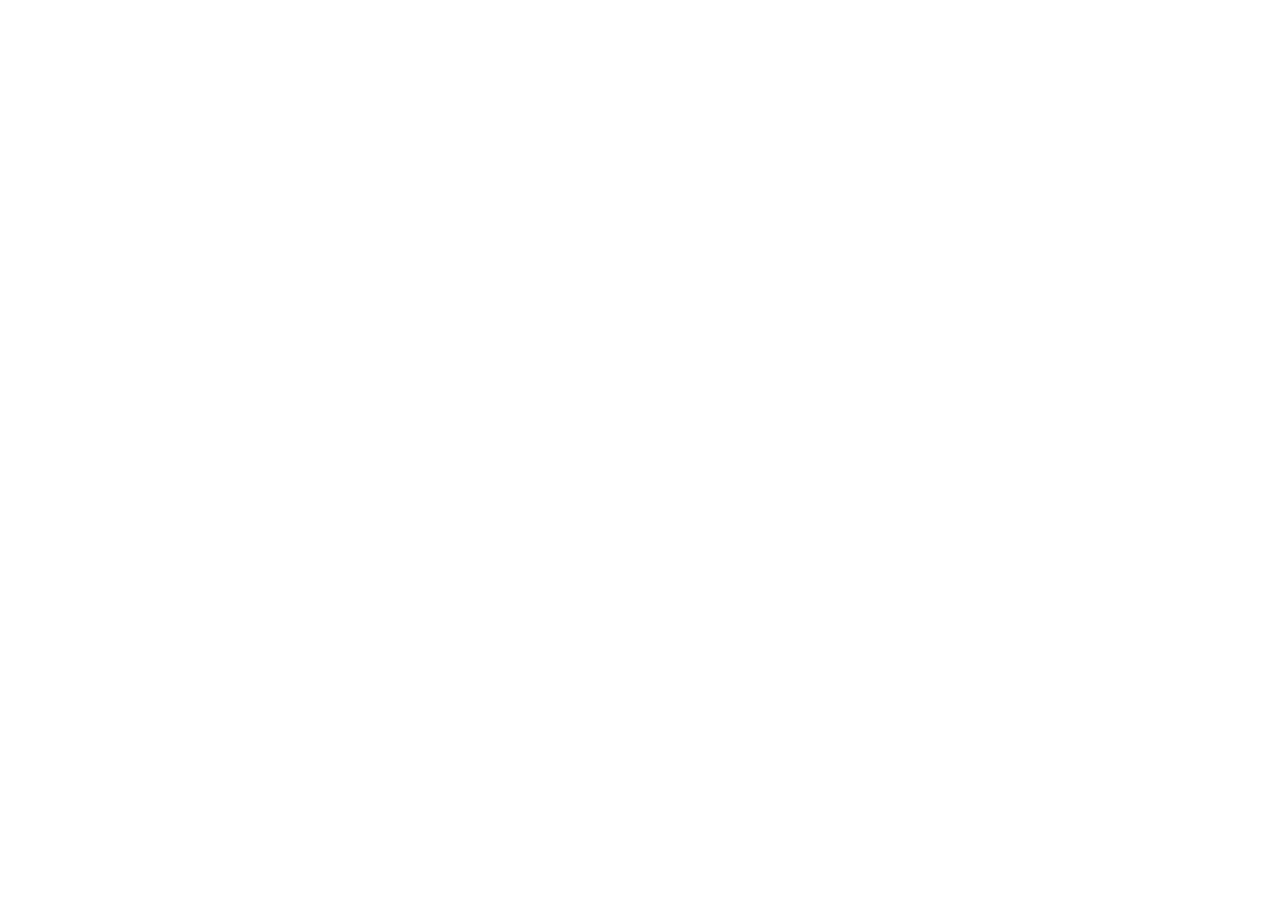
==== first-result-test.html @ 15250044 "Complete the first page but remain the wrong color change" ====
<!DOCTYPE html>
<html lang="en">
<head>
  <meta charset="UTF-8">
  <meta name="viewport" content="width=device-width, initial-scale=1.0">
  <title>First Test Result</title>
</head>
<body>
  
</body>
</html>
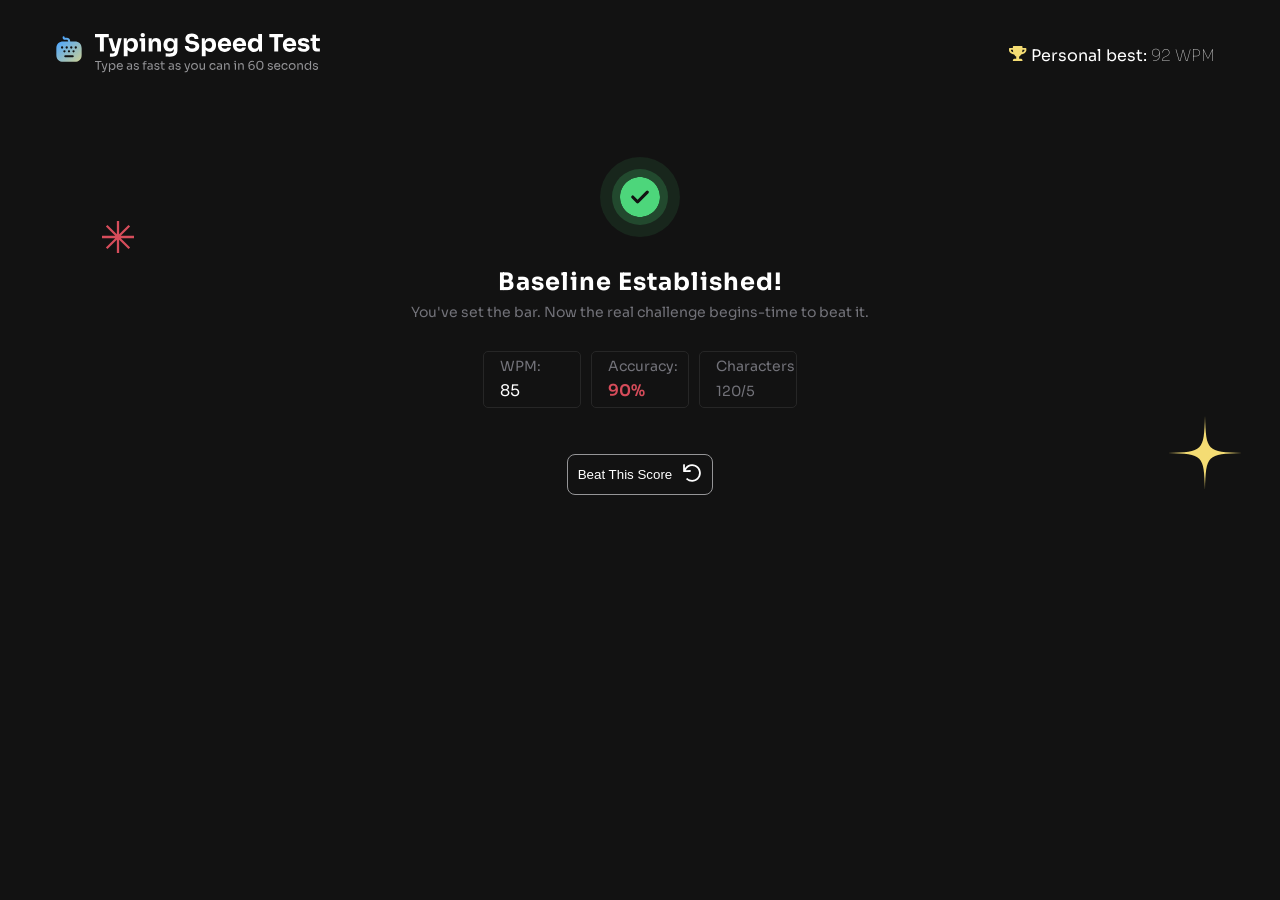
==== commit 9abea9f1: "Create the first result page" ====
--- a/first-result-test.html
+++ b/first-result-test.html
@@ -4,8 +4,16 @@
   <meta charset="UTF-8">
   <meta name="viewport" content="width=device-width, initial-scale=1.0">
   <title>First Test Result</title>
+  <link rel="icon" type="image/png" sizes="32x32" href="./typing-speed-test-main/assets/images/favicon-32x32.png">
+  <link font-family="Sora" href="https://fonts.googleapis.com/css2?family=Sora:wght@400;700&display=swap" rel="stylesheet">
+
+  <link rel="stylesheet" href="styles/share/general.css">
+  <link rel="stylesheet" href="styles/first-result-test.css">
 </head>
 <body>
-  
+  <header></header>
+  <main>
+  </main>
+  <script type="module" src="src/first-result-test.js"></script>
 </body>
 </html>
--- a/styles/share/general.css
+++ b/styles/share/general.css
@@ -0,0 +1,71 @@
+body {
+  font-family: 'Sora', sans-serif;
+  font-weight: 400;
+  color: white;
+  background-color: hsl(0, 0%, 7%);
+  padding: 10px 30px;
+  font-size: 16px;
+}
+header {
+  border: none;
+  border-bottom: 2px solid hsl(0, 0%, 15%);
+  padding: 15px;
+  display: flex;
+  flex-direction: column;
+  row-gap: 40px;
+}
+.type-header {
+  display: flex;
+  justify-content: space-between;
+  align-items: center;
+}
+.typing-logo-small {
+  display: none;
+}
+.cup {
+  /* width: 8%; */
+  width: 18px;
+}
+.personal-best-container {
+  margin-right: 12px;
+}
+.personal-best-2 {
+  display: none;
+}
+.personal-best-value {
+  color: hsla(0, 0%, 100%, 0.8);
+  font-weight: 100;
+}
+
+@media (max-width: 375px) {
+  body {
+    padding: 0;
+  }
+  header {
+    padding: 10px 10px 20px 10px ;
+    row-gap: 10px;
+  }
+  .type-bottom-header {
+    justify-content: center;
+    flex-direction: column;
+    row-gap: 15px;
+  }
+  .cup {
+    width: 16px;
+  }
+  .personal-best-container {
+    margin-right: 0px;
+  }
+    .typing-logo-small {
+    display: initial;
+  }
+  .typing-logo-large {
+    display: none;
+  }
+  .personal-best {
+    display: none;
+  }
+  .personal-best-2 {
+    display: initial;
+  }
+}
--- a/styles/first-result-test.css
+++ b/styles/first-result-test.css
@@ -0,0 +1,139 @@
+header {
+  border: none;
+}
+main {
+  display: flex;
+  justify-content: center;
+  margin-top: 4em;
+  position: relative;
+}
+.star-one, .star-two {
+  position: absolute;
+}
+.star-one {
+  left: 4em;
+  top: 4em;
+}
+.star-two {
+  bottom: 0;
+  right: 0;
+}
+
+.middle-section {
+  display: flex;
+  flex-direction: column;
+  align-items: center;
+  row-gap: 20px;
+}
+.completed-icon, .completed-icon-container {
+  border-radius: 50%;
+  background-color: hsla(140, 63%, 57%, .1);
+  display: flex;
+  align-items: center;
+  justify-content: center;
+  width: 80px;
+  height: 80px;
+  border: none;
+}
+.completed-icon {
+  width: 70%;
+  height: 70%;
+  background-color: hsla(140, 63%, 57%, .2);
+}
+.completed-icon img {
+  width: 70%;
+}
+
+.base-encourage {
+  text-align: center;
+  font-weight: 400;
+  line-height: 10px;
+}
+.base-encourage h2 {
+  letter-spacing: 1px;
+}
+.base-encourage p, .wpm-info div span:first-child {
+  color: hsl(240, 3%, 46%);
+  font-size: 14px;
+}
+
+.wpm-info {
+  display: flex;
+  justify-content: center;
+  align-items: center;
+  column-gap: 10px;
+}
+.wpm-info div {
+  display: flex;
+  flex-direction: column;
+  justify-content: center;
+  padding-left: 1em;
+  row-gap: 5px;
+  border: 1px solid hsl(0, 0%, 15%);
+  border-radius: 5px;
+  min-width: 80px;
+  min-height: 55px;
+}
+.accuracy {
+  color: hsl(354, 63%, 57%);
+  font-weight: 600;
+}
+
+.start-over {
+  display: flex;
+  align-items: center;
+  justify-content: center;
+  column-gap: 10px;
+  border-radius: 8px;
+  padding: 8px 10px;
+  background-color: transparent;
+  border: 1px solid hsl(240, 1%, 59%);
+  font-weight: 400;
+  cursor: pointer;
+  margin-top: 2em;
+  color: white;
+}
+
+.start-over span img {
+  color: black;
+}
+
+.start-over:hover {
+  background-color: hsl(240, 1%, 59%);
+}
+.start-over:focus {
+  background-color: hsl(210, 100%, 65%);
+  outline: 2px solid hsl(214, 100%, 55%);
+  border: 2px solid hsl(0, 0%, 7%);
+}
+
+@media (max-width: 375px) {
+  .star-one img, .star-two img {
+    width: 30px;
+  }
+  .star-one {
+    left: 1em;
+    top: 2em;
+  }
+  .star-two {
+    bottom: -5em;
+    right: 5em;
+  }
+  .base-encourage h1 {
+    font-size: 24px;
+  }
+  .base-encourage p {
+    line-height: 15px;
+    font-size: 16px;
+  }
+  .wpm-info {
+    flex-direction: column;
+    align-items: flex-start;
+    row-gap: 10px;
+    column-gap: 0;
+    width: 80%;
+  }
+  .wpm-info div {
+    width: 100%;
+  }
+}
